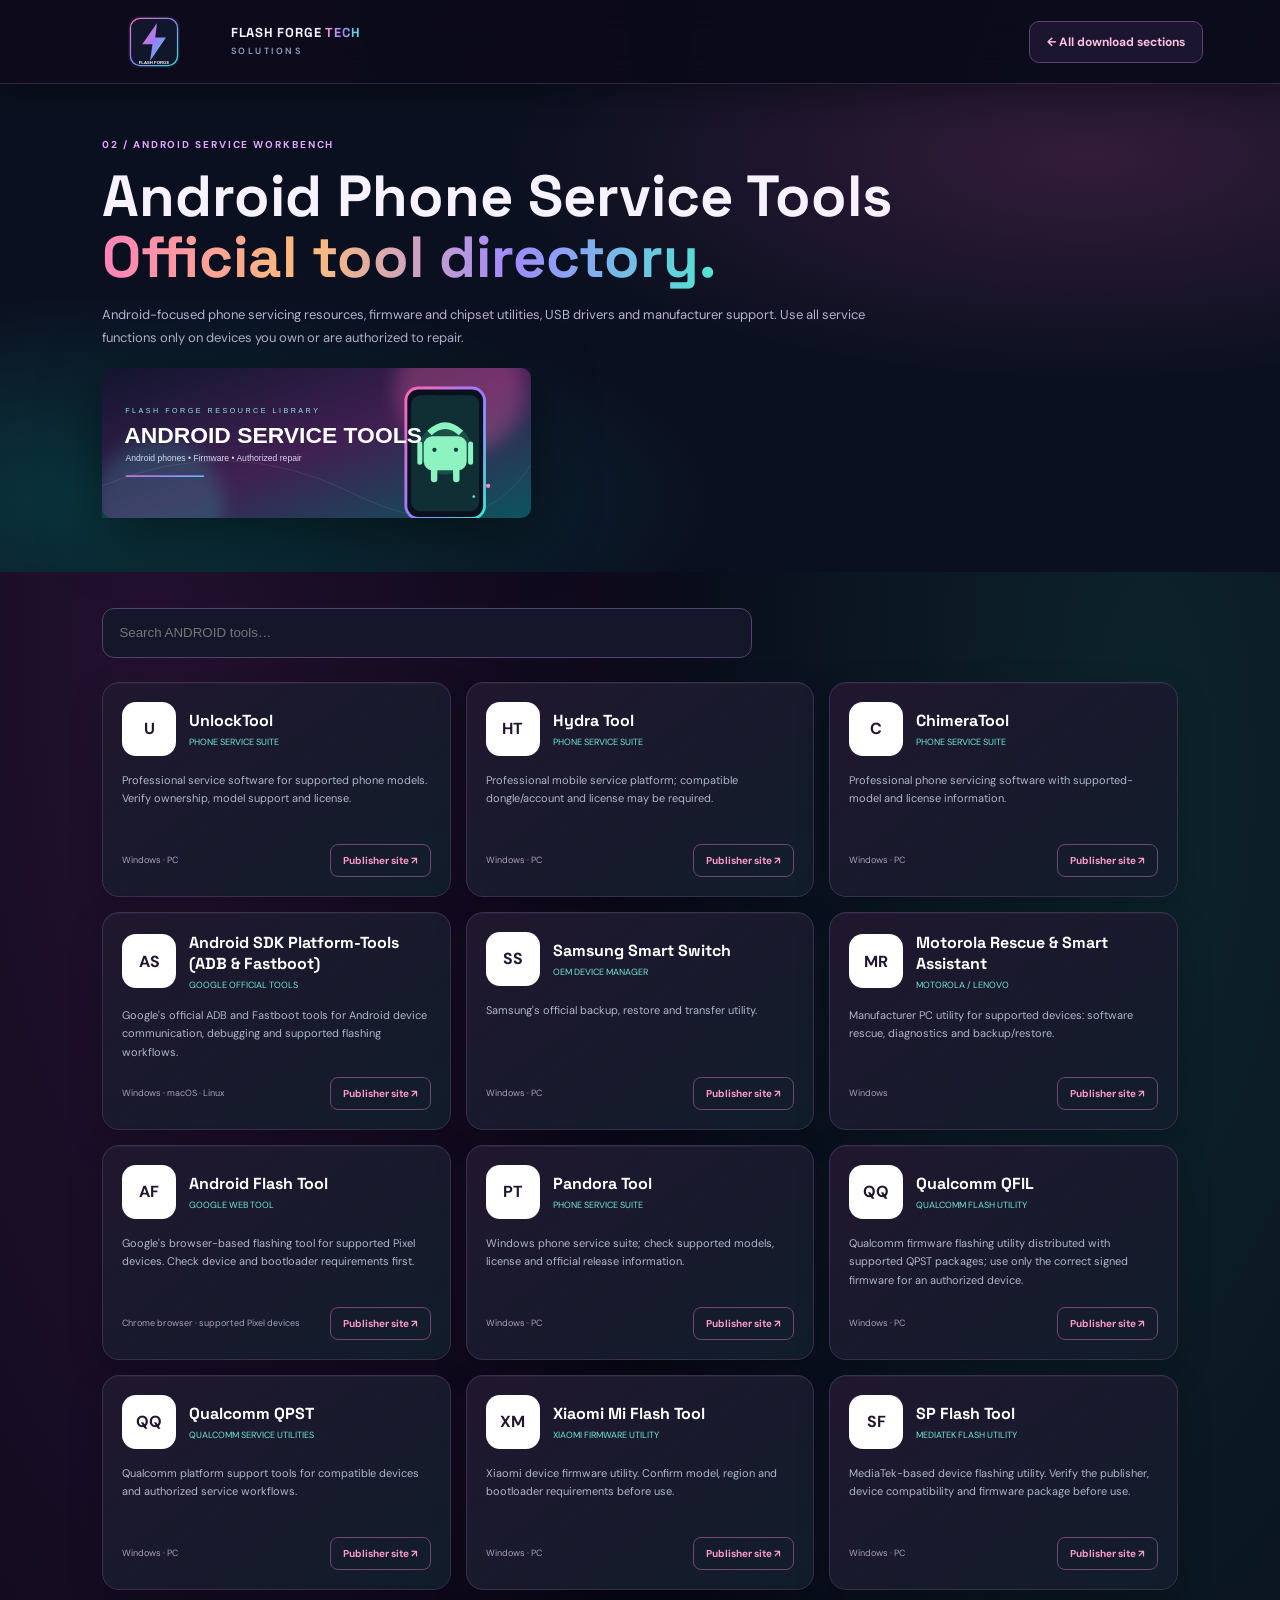
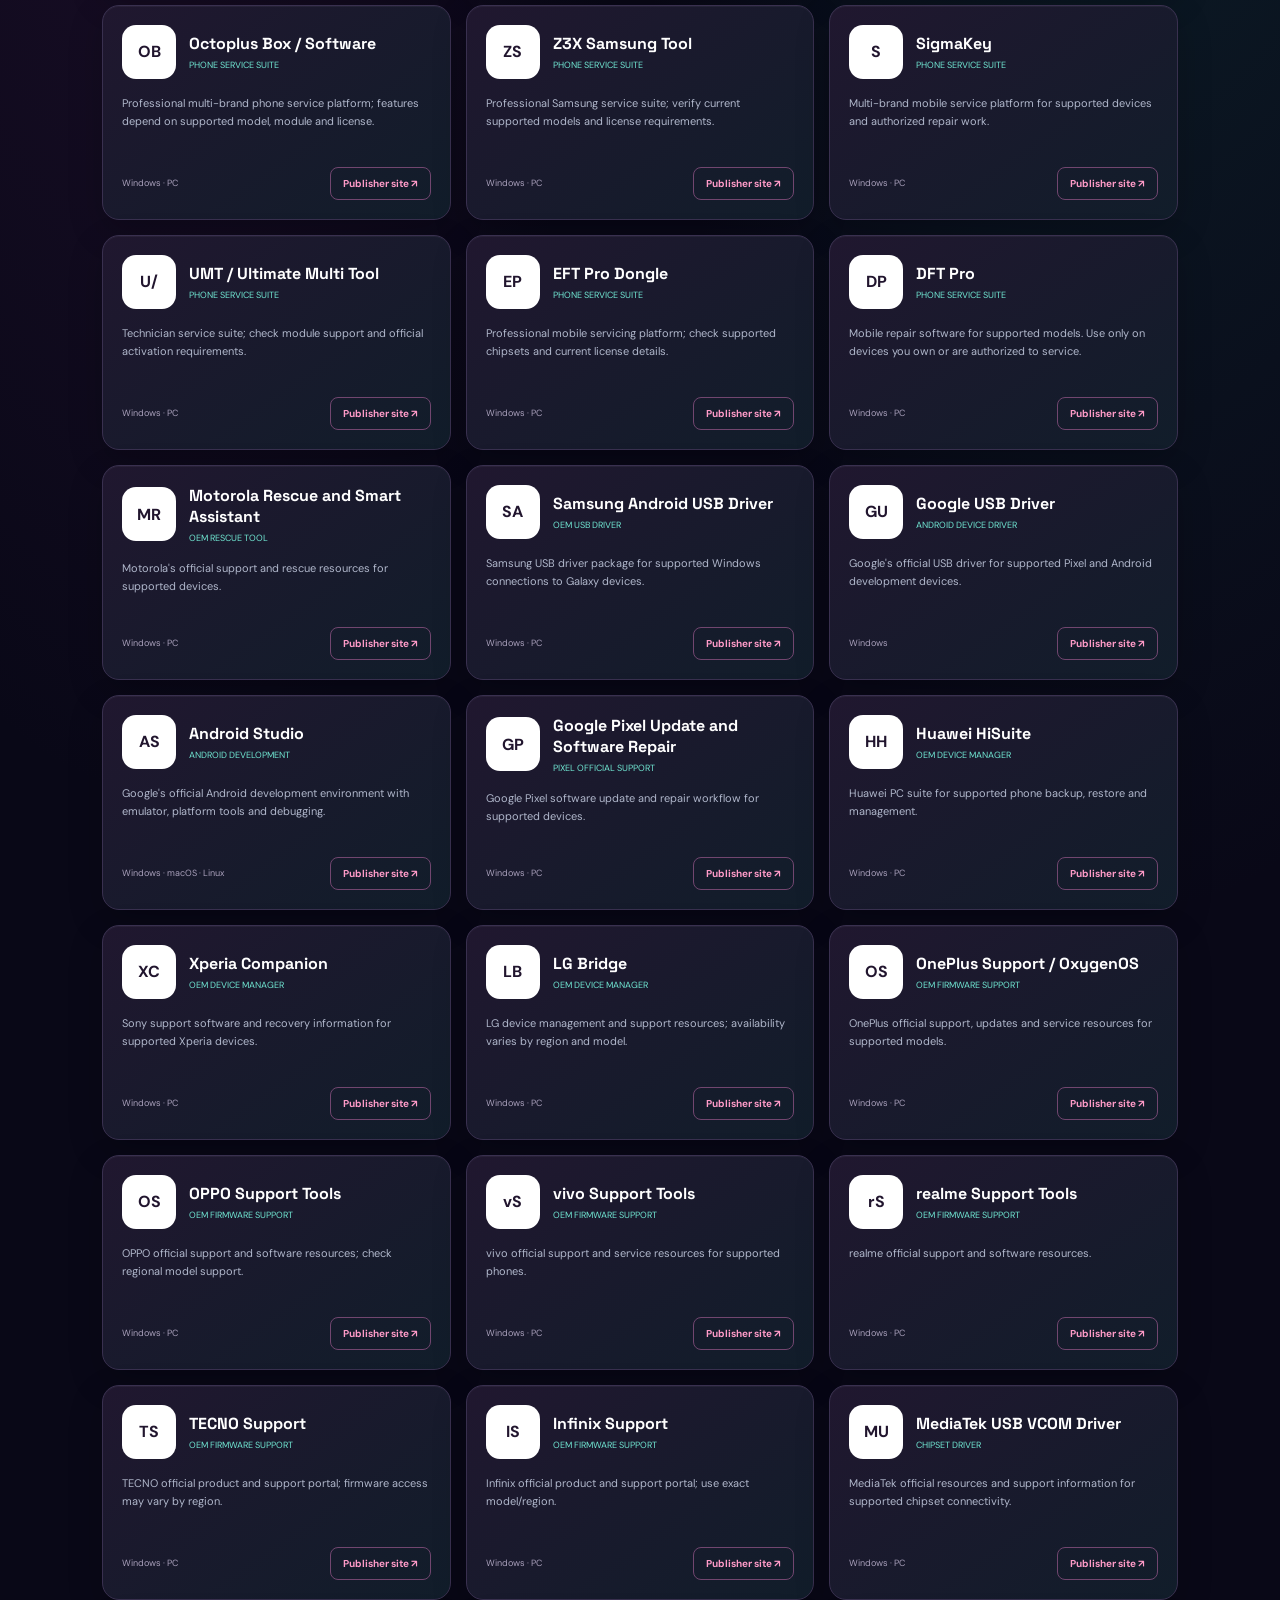
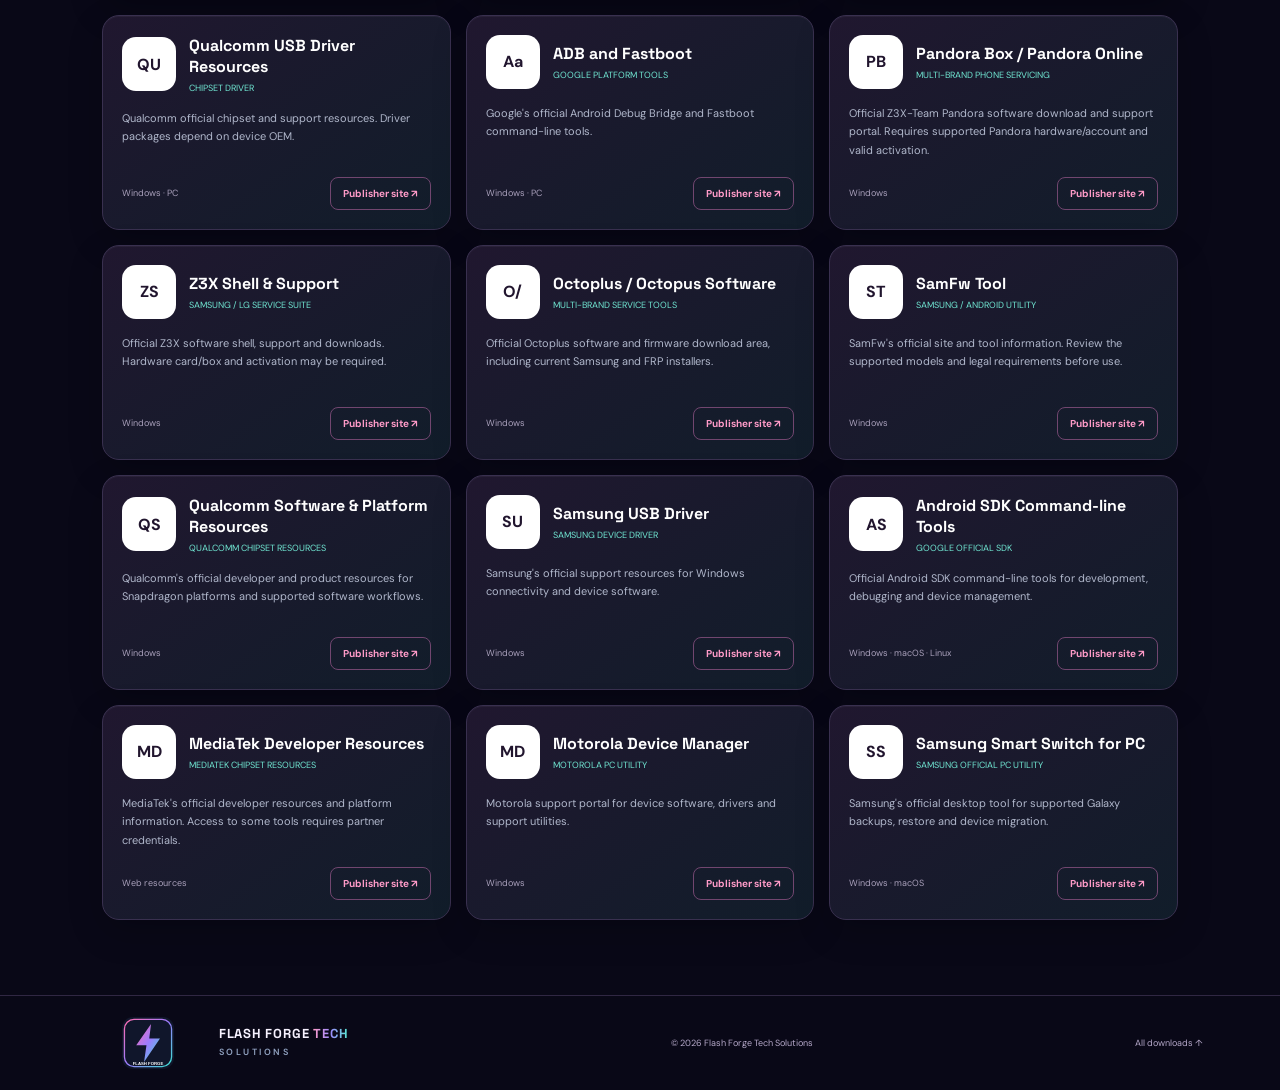
==== android-tools.html @ f7ea19a6 "Create dedicated android-tools.html software library" ====
<!doctype html><html lang="en"><head><meta charset="utf-8"><meta name="viewport" content="width=device-width,initial-scale=1"><meta name="theme-color" content="#090817"><title>Android Phone Service Tools | Flash Forge Tech Solutions</title><link rel="icon" href="assets/images/flash-forge-logo.svg" type="image/svg+xml"><link rel="preconnect" href="https://fonts.googleapis.com"><link rel="preconnect" href="https://fonts.gstatic.com" crossorigin><link href="https://fonts.googleapis.com/css2?family=DM+Sans:wght@400;500;600;700&family=Space+Grotesk:wght@500;600;700&display=swap" rel="stylesheet"><link rel="stylesheet" href="assets/css/style.css"><style>.tool-hero{padding:54px clamp(22px,8vw,120px);background:radial-gradient(ellipse at 85% 15%,#a13c8144,transparent 38%),radial-gradient(ellipse at 12% 85%,#087d7860,transparent 35%),#0b1020}.tool-hero h1{font:700 clamp(36px,5vw,58px)/1.05 'Space Grotesk';margin:15px 0}.tool-hero h1 span{background:linear-gradient(90deg,#ff83b8,#ffbd78,#a18aff,#51e5d2);background-clip:text;color:transparent}.tool-hero p{max-width:780px;color:#b8b2ce;line-height:1.8;font-size:13px}.tool-hero img{display:block;width:100%;height:150px;object-fit:contain;object-position:left center;margin-top:18px;filter:drop-shadow(0 15px 30px #0008)}.tool-library{padding:36px clamp(22px,8vw,120px) 75px}.tool-library .library-search{width:min(100%,650px);height:50px;border:1px solid #51436b;background:#14172a;color:#fff;border-radius:12px;padding:0 16px;margin:0 0 24px;outline:none}.tool-grid{display:grid;grid-template-columns:repeat(3,minmax(0,1fr));gap:15px}.tool-card{border:1px solid #39304f;background:linear-gradient(145deg,#20172f,#111d2a);border-radius:17px;padding:19px;display:flex;flex-direction:column;min-height:215px;box-shadow:inset 0 1px #ffffff0b,0 12px 35px #0003}.tool-card:hover{border-color:#e17abd;box-shadow:0 18px 45px #a84f9a22;transform:translateY(-3px)}.tool-top{display:flex;align-items:center;gap:13px}.tool-logo{width:54px;height:54px;flex:0 0 54px;border-radius:14px;background:#fff;padding:7px;object-fit:contain}.tool-card h3{font:700 16px 'Space Grotesk';margin:0;color:#fff}.tool-type{font-size:9px;color:#70e6d2;margin-top:5px}.tool-card p{font-size:11px;line-height:1.7;color:#b0b7cb;margin:15px 0;min-height:50px}.tool-meta{display:flex;justify-content:space-between;align-items:center;gap:10px;margin-top:auto}.tool-meta small{font-size:9px;color:#a9a0bb}.tool-meta a{font-size:10px;font-weight:700;color:#ff9bc8;border:1px solid #71466f;padding:9px 12px;border-radius:8px;white-space:nowrap}.tool-card[hidden]{display:none!important}.no-tools{color:#b7b2ca;display:none}@media(max-width:900px){.tool-grid{grid-template-columns:repeat(2,minmax(0,1fr))}}@media(max-width:560px){.tool-grid{grid-template-columns:1fr}.tool-hero img{height:115px}.tool-meta{align-items:flex-start;flex-direction:column}}</style></head><body><header class="site-header"><a class="brand" href="index.html"><img src="assets/images/flash-forge-logo.svg" alt="Flash Forge" class="brand-logo"><span>FLASH FORGE <b>TECH</b><small>SOLUTIONS</small></span></a><a class="header-cta" href="downloads.html">← All download sections</a></header><main><section class="tool-hero"><div class="eyebrow">02 / ANDROID SERVICE WORKBENCH</div><h1>Android Phone Service Tools<br><span>Official tool directory.</span></h1><p>Android-focused phone servicing resources, firmware and chipset utilities, USB drivers and manufacturer support. Use all service functions only on devices you own or are authorized to repair.</p><img src="assets/images/category-android.svg" alt="Android Phone Service Tools"></section><section class="tool-library"><input class="library-search" id="tool-search" type="search" placeholder="Search ANDROID tools…"><div class="tool-grid" id="tool-grid"><p>Loading verified tools…</p></div><p class="no-tools" id="no-tools">No matching tools found in this section.</p></section></main><footer><a class="brand footer-brand" href="index.html"><img src="assets/images/flash-forge-logo.svg" alt="Flash Forge" class="brand-logo"><span>FLASH FORGE <b>TECH</b><small>SOLUTIONS</small></span></a><span>© 2026 Flash Forge Tech Solutions</span><a href="downloads.html">All downloads ↑</a></footer><script defer src="assets/js/software-database.js"></script><script>document.addEventListener("DOMContentLoaded",()=>{const items=Array.from(new Map((window.FLASH_FORGE_SOFTWARE||[]).filter(x=>x.category==="android").map(x=>[String(x.name||"").toLowerCase(),x])).values());const grid=document.getElementById("tool-grid"),search=document.getElementById("tool-search"),empty=document.getElementById("no-tools");const esc=s=>String(s??"").replace(/[&<>"']/g,c=>({"&":"&amp;","<":"&lt;",">":"&gt;",'"':"&quot;","'":"&#39;"}[c]));function render(){const q=search.value.trim().toLowerCase();const shown=items.filter(x=>[x.name,x.type,x.platform,x.description,x.keywords].join(" ").toLowerCase().includes(q));grid.innerHTML=shown.map(x=>{const icon="https://www.google.com/s2/favicons?domain="+encodeURIComponent(x.domain)+"&sz=128";const initials=x.name.split(/\s+/).map(w=>w[0]).slice(0,2).join("");return '<article class="tool-card"><div class="tool-top"><img class="tool-logo" src="'+esc(icon)+'" alt="'+esc(x.name)+' logo" loading="lazy" onerror="this.outerHTML=\'<div class=&quot;tool-logo&quot; style=&quot;display:grid;place-items:center;color:#21152e;font-weight:700&quot;>'+esc(initials)+'</div>\'"><div><h3>'+esc(x.name)+'</h3><div class="tool-type">'+esc(x.type)+'</div></div></div><p>'+esc(x.description)+'</p><div class="tool-meta"><small>'+esc(x.platform)+'</small><a href="'+esc(x.url)+'" target="_blank" rel="noopener noreferrer">Publisher site ↗</a></div></article>';}).join("");empty.style.display=shown.length?"none":"block";}search.addEventListener("input",render);render();});</script></body></html>
---- assets/css/style.css ----
:root{--ink:#101a31;--muted:#69758b;--blue:#315cf5;--cyan:#21c9dc;--violet:#7958ef;--line:#e7ebf4;--paper:#f7f9ff;--white:#fff;--shadow:0 22px 70px rgba(37,59,112,.10)}*{box-sizing:border-box}html{scroll-behavior:smooth}body{margin:0;background:var(--paper);color:var(--ink);font-family:"DM Sans",sans-serif}a{color:inherit;text-decoration:none}.site-header{height:84px;display:flex;align-items:center;justify-content:space-between;padding:0 clamp(22px,6vw,92px);background:rgba(255,255,255,.88);border-bottom:1px solid var(--line);position:sticky;top:0;z-index:20;backdrop-filter:blur(18px)}.brand{display:flex;align-items:center;gap:11px;font:700 13px "Space Grotesk";letter-spacing:.06em}.brand>span:last-child{line-height:1.15}.brand b{color:var(--blue)}.brand small{display:block;font:600 9px "DM Sans";letter-spacing:.28em;color:#8b96aa;margin-top:4px}.brand-mark{width:39px;height:39px;border-radius:13px;display:grid;place-items:center;color:white;background:linear-gradient(135deg,var(--blue),var(--violet) 65%,var(--cyan));font:700 14px "Space Grotesk";box-shadow:0 8px 20px #526af044}.nav-links{display:flex;gap:32px;color:#58647a;font-size:13px;font-weight:600}.nav-links a:hover,.text-link:hover{color:var(--blue)}.header-cta{font-size:12px;font-weight:700;color:var(--blue);border:1px solid #dce4ff;padding:12px 17px;border-radius:10px;background:#f7f9ff}.header-cta span{padding-left:12px}.menu-toggle{display:none}.hero{min-height:590px;padding:82px clamp(22px,9vw,140px) 66px;display:grid;grid-template-columns:1.1fr .9fr;align-items:center;gap:50px;background:radial-gradient(ellipse at 80% 35%,#e5eaff 0,transparent 42%),linear-gradient(120deg,#fff 0%,#f7f9ff 70%,#f1f6ff 100%);overflow:hidden}.eyebrow{font-size:10px;letter-spacing:.19em;font-weight:700;color:var(--blue);display:flex;align-items:center;gap:9px}.pulse{width:7px;height:7px;border-radius:50%;background:#26c7b7;box-shadow:0 0 0 5px #26c7b71c}.hero h1{font:700 clamp(42px,5.1vw,69px)/1.08 "Space Grotesk";letter-spacing:-.055em;margin:24px 0 20px}.hero h1 span{background:linear-gradient(90deg,var(--blue),#7656eb 60%,#16aeca);background-clip:text;color:transparent}.hero-text{font-size:16px;line-height:1.8;color:var(--muted);max-width:510px}.hero-actions{display:flex;align-items:center;gap:26px;margin-top:32px}.button{display:inline-flex;align-items:center;gap:22px;padding:15px 20px;border-radius:10px;font-size:12px;font-weight:700}.primary{background:linear-gradient(110deg,var(--blue),#6555e8);color:#fff;box-shadow:0 12px 26px #465fe633}.primary span{font-size:17px}.text-link{font-size:12px;font-weight:700}.hero-proof{display:flex;align-items:center;gap:12px;margin-top:44px;color:#7d879a;font-size:10px}.hero-proof i{height:3px;width:3px;border-radius:50%;background:#b6bfd0}.proof-icon{color:#16aa9d;font-weight:700}.hero-art{height:390px;position:relative;display:grid;place-items:center}.orbit{position:absolute;border:1px solid #9aabed55;border-radius:50%;transform:rotate(-23deg)}.orbit-one{width:340px;height:230px}.orbit-two{width:440px;height:310px;transform:rotate(42deg);border-color:#6ccbd355}.core{width:174px;height:174px;border-radius:48px;background:linear-gradient(145deg,#fff,#e9edff);box-shadow:inset 0 0 0 1px #fff,0 24px 70px #5c73c933;display:flex;flex-direction:column;align-items:center;justify-content:center;transform:rotate(-8deg);z-index:2}.core span{font:700 56px "Space Grotesk";letter-spacing:-.1em;background:linear-gradient(130deg,var(--blue),var(--violet),var(--cyan));background-clip:text;color:transparent}.core small{font:700 8px "DM Sans";letter-spacing:.3em;color:#66718c;text-align:center;line-height:1.5}.float-tag{position:absolute;z-index:3;background:#fff;border:1px solid #e7ebf5;box-shadow:var(--shadow);padding:13px 16px;border-radius:12px;font-size:8px;letter-spacing:.12em;color:#7c879c}.float-tag b{color:var(--blue);padding-left:12px}.tag-top{top:55px;right:0}.tag-bottom{bottom:55px;left:0}.tag-bottom b{display:block;padding:0 0 6px;color:var(--ink)}.tag-bottom span{letter-spacing:0}.spark{position:absolute;width:9px;height:9px;border-radius:3px;transform:rotate(45deg);background:var(--cyan);box-shadow:0 0 20px #21c9dc}.spark-one{top:85px;left:50px}.spark-two{right:40px;bottom:95px;background:var(--violet)}.stats{margin:0 auto;max-width:1120px;display:grid;grid-template-columns:repeat(4,1fr);background:#fff;border:1px solid var(--line);border-radius:15px;box-shadow:var(--shadow);transform:translateY(-1px);padding:25px 32px}.stats div{padding:0 24px;border-right:1px solid var(--line)}.stats div:last-child{border:0}.stats strong{display:block;font:700 21px "Space Grotesk"}.stats span{font-size:10px;color:var(--muted);display:block;margin-top:5px}.section{padding:100px clamp(22px,9vw,140px)}.section-heading{display:flex;justify-content:space-between;align-items:end;margin-bottom:34px}.section-heading h2,.contact-band h2{font:700 clamp(30px,3.4vw,43px)/1.15 "Space Grotesk";letter-spacing:-.04em;margin:13px 0 9px}.section-heading p{margin:0;color:var(--muted);font-size:13px}.section-index{font-size:9px;font-weight:700;letter-spacing:.15em;color:#9aa4b6;padding-bottom:8px}.search-wrap{height:66px;background:white;border:1px solid #e0e6f2;border-radius:13px;display:flex;align-items:center;padding:0 20px;gap:14px;box-shadow:0 10px 35px #344d8c0b}.search-icon{font-size:27px;color:var(--blue)}.search-wrap input{border:0;outline:0;flex:1;font:500 13px "DM Sans";color:var(--ink);min-width:0}.search-wrap input::placeholder{color:#a1aabb}.search-wrap kbd{font-size:12px;color:#9ba5b7;border:1px solid var(--line);padding:5px 8px;border-radius:6px}.filter-row{display:flex;align-items:center;justify-content:space-between;margin:22px 0;color:#8994a7;font-size:10px}.filters{display:flex;gap:7px}.filter{border:1px solid var(--line);background:white;color:#748097;padding:8px 13px;border-radius:30px;font:600 10px "DM Sans";cursor:pointer}.filter.active,.filter:hover{background:#edf1ff;border-color:#d9e1ff;color:var(--blue)}.device-grid{display:grid;grid-template-columns:repeat(4,1fr);gap:14px}.device-card{border:1px solid var(--line);background:white;border-radius:13px;padding:18px;text-align:left;cursor:pointer;transition:.2s;min-height:156px}.device-card:hover{transform:translateY(-4px);box-shadow:var(--shadow);border-color:#cbd6ff}.device-top{display:flex;justify-content:space-between;align-items:center}.device-brand{font-size:9px;color:var(--blue);font-weight:700;letter-spacing:.1em}.device-year{font-size:9px;color:#a0a9b9}.device-thumb{height:48px;width:38px;margin:13px 0 8px;border:2px solid #b7c5f2;border-radius:9px;position:relative;background:linear-gradient(150deg,#f8faff,#e8edff)}.device-thumb:after{content:"";position:absolute;width:10px;height:3px;border-radius:4px;background:#aab8e7;top:4px;left:12px}.device-card h3{font:600 14px "Space Grotesk";margin:0}.device-card small{display:block;color:#98a2b3;font-size:9px;margin-top:5px}.database-note{font-size:10px;line-height:1.7;color:#929caf;margin:19px 0 0}.solution-section{background:#fff}.solution-grid{display:grid;grid-template-columns:repeat(3,1fr);gap:17px}.solution-card{position:relative;border:1px solid var(--line);border-radius:15px;padding:28px;background:linear-gradient(145deg,#fff,#f9faff);min-height:245px}.card-number{position:absolute;right:24px;top:23px;font-size:9px;color:#a3aec0;letter-spacing:.12em}.solution-icon{width:43px;height:43px;border-radius:12px;display:grid;place-items:center;background:#edf1ff;color:var(--blue);font-size:21px}.solution-card h3{font:600 19px "Space Grotesk";margin:20px 0 8px}.solution-card p,.download-card p{font-size:11px;line-height:1.7;color:var(--muted);min-height:38px}.solution-card>a{font-size:10px;color:var(--blue);font-weight:700}.downloads-section{background:linear-gradient(180deg,#f7f9ff,#f0f4ff)}.download-grid{display:grid;grid-template-columns:repeat(4,1fr);gap:14px}.download-card{padding:22px 20px 18px;border-radius:15px;min-height:260px;display:flex;flex-direction:column;background:white;border:1px solid var(--line);transition:.2s}.download-card:hover{transform:translateY(-5px);box-shadow:var(--shadow)}.download-top,.download-bottom{display:flex;justify-content:space-between;font-size:8px;letter-spacing:.13em;font-weight:700;color:#9aa5b8}.download-top b{color:var(--blue)}.download-symbol{font-size:32px;margin:23px 0 10px;color:var(--blue)}.download-card h3{font:600 17px "Space Grotesk";margin:0}.download-card p{margin:9px 0 20px;min-height:55px}.download-bottom{margin-top:auto;color:var(--blue);font-size:8px}.download-card.android .download-symbol{color:#159c83}.download-card.iphone .download-symbol{color:#7658df}.download-card.package{background:linear-gradient(145deg,#171f3b,#26396c);color:#fff;border:0}.package .download-top,.package p{color:#c2cbe0}.package .download-symbol,.package .download-top b,.package .download-bottom{color:#6ed9e8}.contact-band{margin:0 clamp(22px,9vw,140px) 75px;border-radius:20px;padding:50px 55px;background:linear-gradient(110deg,#1d2c58,#263b79 58%,#3859ba);color:white;display:flex;justify-content:space-between;align-items:center}.contact-band .eyebrow{color:#8be3ef}.contact-band h2{margin-bottom:0}.contact-actions{display:flex;flex-direction:column;align-items:flex-start;gap:13px}.dark-button{background:#fff;color:#263c80}.contact-actions span{font-size:9px;color:#c3cce4}footer{min-height:95px;padding:20px clamp(22px,6vw,92px);display:flex;justify-content:space-between;align-items:center;border-top:1px solid var(--line);background:#fff}footer>span,footer>a:last-child{font-size:9px;color:#8b96a8}.footer-brand{transform:scale(.85);transform-origin:left center}.modal{display:none;position:fixed;inset:0;z-index:50;align-items:center;justify-content:center;padding:20px}.modal.open{display:flex}.modal-backdrop{position:absolute;inset:0;background:#101a31a8;backdrop-filter:blur(5px)}.modal-panel{position:relative;width:min(520px,100%);background:#fff;border-radius:18px;padding:34px;box-shadow:0 25px 90px #07122b55}.modal-close{position:absolute;right:17px;top:12px;border:0;background:none;font-size:27px;color:#8b96a8;cursor:pointer}.modal-brand{font-size:10px;color:var(--blue);font-weight:700;letter-spacing:.15em}.modal-panel h2{font:700 28px "Space Grotesk";margin:9px 0}.modal-panel>p{font-size:12px;line-height:1.7;color:var(--muted)}.service-list{border-top:1px solid var(--line);margin-top:20px}.service-row{display:flex;justify-content:space-between;gap:15px;padding:13px 0;border-bottom:1px solid var(--line);font-size:11px}.service-row span:last-child{font-weight:700;color:var(--blue)}.modal-footnote{font-size:9px!important;color:#98a2b3!important}@media(max-width:900px){.nav-links{gap:15px}.hero{padding-left:6vw;padding-right:6vw}.stats{margin:0 20px}.device-grid{grid-template-columns:repeat(3,1fr)}.download-grid{grid-template-columns:repeat(2,1fr)}.section{padding:75px 6vw}}@media(max-width:650px){.site-header{height:70px}.menu-toggle{display:block;border:0;background:#eef2ff;color:var(--blue);border-radius:8px;padding:9px 12px;font-size:17px}.nav-links{display:none;position:absolute;top:69px;left:0;right:0;background:#fff;padding:20px 25px;flex-direction:column;border-bottom:1px solid var(--line)}.nav-links.show{display:flex}.header-cta{display:none}.hero{grid-template-columns:1fr;padding-top:65px;gap:0}.hero-art{height:290px;transform:scale(.82);margin-top:-5px}.hero h1{font-size:43px}.hero-proof{flex-wrap:wrap;margin-top:30px}.stats{grid-template-columns:repeat(2,1fr);gap:20px;padding:22px}.stats div:nth-child(2){border:0}.stats div{padding:0 10px}.section-heading{align-items:flex-start}.section-index{display:none}.device-grid{grid-template-columns:repeat(2,1fr)}.filter-row{align-items:flex-start;gap:12px;flex-direction:column}.filters{flex-wrap:wrap}.solution-grid{grid-template-columns:1fr}.download-grid{grid-template-columns:1fr 1fr}.download-card{padding:17px;min-height:245px}.contact-band{margin:0 18px 45px;padding:32px 25px;display:block}.contact-actions{margin-top:24px}footer{gap:15px;flex-wrap:wrap}footer>span{order:3;width:100%}.modal-panel{padding:27px 22px}}@media(max-width:390px){.download-grid{grid-template-columns:1fr}.device-grid{gap:9px}.device-card{padding:13px}.hero-actions{gap:15px;flex-wrap:wrap}}

/* FLASH FORGE — DARK NEON PREMIUM THEME */
:root{color-scheme:dark;--ink:#edf4ff;--muted:#a6b6d0;--blue:#668cff;--cyan:#36d9f2;--violet:#a28aff;--line:#263653;--paper:#080e1b;--white:#111c30;--shadow:0 22px 70px rgba(0,0,0,.42)}
body{background:#080e1b;color:#edf4ff}
.site-header{background:rgba(7,13,26,.9);border-color:#263653}
.brand small{color:#91a2c1}
.nav-links{color:#bdc9df}
.header-cta{background:#111d34;border-color:#31466d;color:#9db5ff}
.hero{background:radial-gradient(ellipse at 78% 38%,#253b75 0,transparent 43%),radial-gradient(ellipse at 8% 85%,#173c4d 0,transparent 34%),linear-gradient(120deg,#080e1b,#0c1528 68%,#101a31)}
.hero-text,.section-heading p{color:#a6b6d0}
.hero h1 span{background-image:linear-gradient(90deg,#76a0ff,#b18aff 58%,#42dff0)}
.orbit{border-color:#7898ff55}.orbit-two{border-color:#3bd7e755}
.core{background:linear-gradient(145deg,#1c2d4c,#101a30);box-shadow:inset 0 0 0 1px #607dbb55,0 24px 70px #0009}
.core small{color:#b7c7e6}
.float-tag{background:#14213a;border-color:#304568;color:#aebed9}
.tag-bottom b{color:#eef4ff}
.stats,.search-wrap,.device-card,.filter,.solution-card,.download-card{background:#111c30;border-color:#293b5b;color:#edf4ff}
.stats strong,.device-card h3,.solution-card h3,.download-card h3{color:#f2f6ff}
.stats span,.device-card small,.database-note,.download-card p,.solution-card p{color:#a4b4cd}
.stats div{border-color:#293b5b}
.search-wrap{box-shadow:0 10px 35px #0005}
.search-wrap input{background:transparent;color:#edf4ff}
.search-wrap input::placeholder{color:#8293b0}
.search-wrap kbd{border-color:#344765;color:#9aabc8}
.filter{color:#b5c4dc}
.filter.active,.filter:hover{background:#1b2d50;border-color:#5876c6;color:#a9c0ff}
.device-card:hover,.download-card:hover{border-color:#668cff;box-shadow:0 18px 55px #0008}
.device-thumb{background:linear-gradient(150deg,#1d3153,#111d34);border-color:#6686d4}
.device-thumb:after{background:#8ca8f4}
.solution-section{background:#0b1425}
.solution-card{background:linear-gradient(145deg,#14213a,#0e192c)}
.solution-icon{background:#1d3155;color:#8eabff}
.downloads-section{background:linear-gradient(180deg,#0b1425,#080e1b)}
.download-card{background:#111d32}
.download-card.package{background:linear-gradient(145deg,#172746,#263d70);border:1px solid #45649a}
.contact-band{background:linear-gradient(110deg,#14264b,#1d3971 58%,#3156a4)}
footer{background:#080e1b;border-color:#263653}
footer>span,footer>a:last-child{color:#9bacc7}
.modal-panel{background:#111d32;color:#edf4ff;border:1px solid #354969}
.modal-panel>p{color:#a8b8d2}
.service-list,.service-row{border-color:#30415f}
.modal-close{color:#b5c4dc}
@media(max-width:650px){.nav-links{background:#0c1729;border-color:#263653}}


/* FLASH FORGE COLOR-FLOW REFRESH */
:root{--blue:#9b78ff;--cyan:#37e6d0;--violet:#ff69b4;--line:#29304c;--paper:#080b17;--ink:#f6f4ff;--muted:#b4b1ca;--shadow:0 24px 80px rgba(0,0,0,.48)}
body{background:radial-gradient(ellipse at 12% 12%,#35204b66,transparent 32%),radial-gradient(ellipse at 88% 25%,#153e4666,transparent 34%),#080b17;color:#f6f4ff}
.site-header{background:rgba(9,11,25,.84);border-color:#34304c}
.brand-mark{border-radius:13px 5px 13px 5px;background:conic-gradient(from 0deg,#ff6b9d,#ffb86b,#70e6cb,#7b8cff,#c17bff,#ff6b9d);animation:markHue 9s linear infinite;box-shadow:0 0 25px #c17bff55}
.brand b{background:linear-gradient(90deg,#ff9bc8,#9f8cff,#58e7d2);background-clip:text;color:transparent}
.hero{background:radial-gradient(ellipse at 78% 40%,#8b3b8d44,transparent 38%),radial-gradient(ellipse at 20% 90%,#087f8060,transparent 35%),linear-gradient(125deg,#090d1b,#15102a 54%,#0b2028);position:relative}
.hero:before{content:"";position:absolute;inset:0;pointer-events:none;opacity:.17;background:linear-gradient(115deg,transparent 20%,#ff76b7 42%,#9b78ff 52%,#35e2cb 64%,transparent 80%);background-size:220% 220%;animation:flowGradient 14s ease-in-out infinite}
.hero-copy,.hero-art{position:relative;z-index:1}
.eyebrow{color:#e49cff}
.hero h1 span{background:linear-gradient(90deg,#ff83b8,#ffbd78,#9e91ff,#51e5d2);background-size:250% auto;animation:textFlow 8s linear infinite;background-clip:text;color:transparent}
.primary{background:linear-gradient(110deg,#ff6fae,#9a70ff 52%,#26cfc4);background-size:200% auto;animation:buttonFlow 8s ease infinite;box-shadow:0 12px 30px #b04fbb44}
.header-cta{background:#1b1730;border-color:#5b426d;color:#f4b5e0}
.hero-showcase{height:430px;isolation:isolate}
.showcase-glow{position:absolute;width:90%;height:75%;border-radius:50%;background:conic-gradient(#ff6da9,#ffbd6d,#62e7c4,#7f8dff,#c178ff,#ff6da9);filter:blur(55px);opacity:.36;animation:glowSpin 16s linear infinite}
.showcase-photo{position:relative;width:min(330px,78%);height:350px;border:1px solid #ffffff45;border-radius:32px;overflow:hidden;transform:rotate(5deg);box-shadow:0 30px 90px #000a,0 0 0 9px #ffffff0b;z-index:2;background:#20182f}
.showcase-photo img{width:100%;height:100%;object-fit:cover;display:block;filter:saturate(1.15) contrast(1.04)}
.showcase-photo:after{content:"";position:absolute;inset:45% 0 0;background:linear-gradient(transparent,#080b17cc)}
.photo-label{position:absolute;bottom:20px;left:20px;right:20px;z-index:2;font-size:9px;letter-spacing:.17em;color:white;font-weight:700}
.photo-label b{float:right;color:#70e6d2}
.showcase-chip{position:absolute;z-index:3;padding:15px 18px;border:1px solid #ffffff35;border-radius:14px;background:#15172bd9;backdrop-filter:blur(18px);box-shadow:0 15px 45px #0007;font-size:9px;letter-spacing:.12em;color:#e9e2ff}
.showcase-chip b{color:#70e6d2;padding-left:8px}
.chip-top{top:45px;right:-8px;animation:floatY 5s ease-in-out infinite}
.chip-bottom{bottom:42px;left:-12px;animation:floatY 6s ease-in-out infinite reverse}
.chip-bottom b{display:block;padding:0 0 6px;color:#ff9acb}
.chip-bottom span{font-size:9px;letter-spacing:0;color:#c7c2db}
.colour-orbit{position:absolute;border:1px solid #ffffff24;border-radius:50%;z-index:-1}
.orbit-a{width:420px;height:300px;transform:rotate(-28deg);border-color:#ff81bf66}
.orbit-b{width:470px;height:350px;transform:rotate(34deg);border-color:#56e4d466}
.stats,.search-wrap,.device-card,.filter,.solution-card,.download-card{background:#121326;border-color:#34304c}
.solution-card{background:linear-gradient(145deg,#17172d,#101927)}
.solution-icon{background:linear-gradient(135deg,#40244b,#173c43);color:#70e6d2}
.downloads-section{background:radial-gradient(ellipse at 90% 15%,#54234c55,transparent 34%),linear-gradient(180deg,#0b1020,#111126)}
.download-card{background:linear-gradient(145deg,#17172e,#111a29)}
.download-card.android .download-symbol{color:#62e7c4}.download-card.iphone .download-symbol{color:#ff9bc8}
.download-card.package{background:linear-gradient(135deg,#39234b,#163e43,#25204b);background-size:180% 180%;animation:flowGradient 14s ease infinite}
.contact-band{background:linear-gradient(110deg,#47244d,#29224f 48%,#14504f);background-size:200% 200%;animation:flowGradient 16s ease infinite}
.filter.active,.filter:hover{background:#342448;border-color:#a36bc3;color:#ffd2ec}
.device-card:hover{border-color:#9a72bc;box-shadow:0 18px 45px #a84f9a22}
@keyframes flowGradient{0%,100%{background-position:0% 50%}50%{background-position:100% 50%}}
@keyframes textFlow{to{background-position:250% center}}
@keyframes buttonFlow{0%,100%{background-position:0% 50%}50%{background-position:100% 50%}}
@keyframes glowSpin{to{transform:rotate(360deg)}}
@keyframes markHue{to{filter:hue-rotate(360deg)}}
@keyframes floatY{0%,100%{transform:translateY(0)}50%{transform:translateY(-11px)}}
@media(max-width:650px){.hero-showcase{height:340px}.showcase-photo{height:285px;width:min(260px,76%)}.chip-top{right:0;top:28px}.chip-bottom{left:0;bottom:20px}}
@media(prefers-reduced-motion:reduce){*,*:before,*:after{animation-duration:.01ms!important;animation-iteration-count:1!important;scroll-behavior:auto!important}}


/* FLASH FORGE CATEGORY ARTWORK + SHARED SEARCH */
.brand-mark-img{width:42px;height:42px;border-radius:13px;display:block;box-shadow:0 8px 24px #ad5ab744}
.solution-banner{width:100%;height:118px;object-fit:cover;border-radius:12px;margin:2px 0 12px;border:1px solid #344264}
.solution-card{overflow:hidden;background:linear-gradient(145deg,#141d35,#20162f);border-color:#35405d;color:#f3f5ff}
.solution-card p{color:#b5c1d7}
.solution-card>a{color:#ff9bc8}
.package-logo{width:62px;height:62px;border-radius:16px;object-fit:contain;margin:20px 0 13px;box-shadow:0 8px 25px #0004}
.device-brand{display:flex;align-items:center;gap:6px}
.device-brand img{width:16px;height:16px;object-fit:contain;border-radius:4px;background:#fff}
.device-thumb{width:100%;height:104px;border:1px solid #5c5a86;border-radius:12px;background-size:cover;background-position:center;margin:13px 0 10px;overflow:hidden}
.device-thumb:after{display:none}
.device-card{background:linear-gradient(145deg,#151d34,#21182f);border-color:#343e60;color:#f4f3ff}
.device-card h3{color:#fff;font-size:15px}
.device-card small{color:#b4bdd1}
.device-card:hover{border-color:#d17fca;box-shadow:0 15px 38px #9d55b52b}
.software-result{display:block;text-align:left}
.software-result .tool-result-icon{display:grid;place-items:center;width:48px;height:48px;border-radius:13px;margin:14px 0;background:linear-gradient(135deg,#f078b7,#8672ed,#35d9d0);color:#fff;font-size:25px}
.software-result small{line-height:1.5}
.search-wrap{background:#111a2d;border-color:#34415e}
.search-wrap input{background:transparent;color:#fff}
.search-wrap input::placeholder{color:#91a0bc}
.filter{background:#151d32;border-color:#34415e;color:#b8c4db}
.filter.active,.filter:hover{background:#35224a;border-color:#bd79bd;color:#ffb0d4}
.modal-panel{background:#111a2d;color:#f4f4ff;border:1px solid #465174}
.modal-panel>p{color:#b9c4d8}
.service-row{border-color:#35405a}
footer{background:#0b1222;border-color:#263653}
footer>span,footer>a:last-child{color:#9baac4}
@media(max-width:650px){.solution-banner{height:100px}.device-thumb{height:85px}}

/* FLASH FORGE PREMIUM NEON REWORK */
:root{color-scheme:dark;--ink:#f7f2ff;--muted:#b8b2ce;--blue:#a37bff;--cyan:#49e5d1;--violet:#ff70b7;--line:#39304f;--paper:#090817;--white:#151228;--shadow:0 24px 80px #0009}
body{background:radial-gradient(ellipse at 12% 15%,#4a1e5466,transparent 34%),radial-gradient(ellipse at 90% 18%,#124e4c66,transparent 35%),#090817;color:#f7f2ff}
.site-header{background:#0b0a1be8;border-color:#302743}.brand-logo{width:230px;height:auto;display:block}.brand{gap:0}.nav-links{color:#d4cbe8}.nav-links a:hover{color:#ff8bc4}.header-cta{background:#1b1530;border-color:#5d426d;color:#ffc0e0}
.hero{background:radial-gradient(ellipse at 78% 35%,#923b8d55,transparent 40%),radial-gradient(ellipse at 15% 85%,#087d7860,transparent 35%),linear-gradient(125deg,#090817,#17102c 54%,#0b2028);position:relative}
.hero:before{content:"";position:absolute;inset:0;pointer-events:none;opacity:.25;background:linear-gradient(115deg,transparent 20%,#ff76b7 42%,#9b78ff 52%,#35e2cb 64%,transparent 80%);background-size:220% 220%;animation:flowGradient 5s ease-in-out infinite}
.hero-copy,.hero-art{position:relative;z-index:1}.eyebrow{color:#e5a4ff}.hero h1 span{background:linear-gradient(90deg,#ff83b8,#ffbd78,#9e91ff,#51e5d2);background-size:250% auto;animation:textFlow 5s linear infinite;background-clip:text;color:transparent}
.primary{background:linear-gradient(110deg,#ff6fae,#9a70ff 52%,#26cfc4);background-size:200% auto;animation:buttonFlow 5s ease infinite;box-shadow:0 12px 30px #b04fbb66}
.hero-showcase{height:430px;isolation:isolate}.showcase-glow{position:absolute;width:90%;height:75%;border-radius:50%;background:conic-gradient(#ff6da9,#ffbd6d,#62e7c4,#7f8dff,#c178ff,#ff6da9);filter:blur(55px);opacity:.4;animation:glowSpin 10s linear infinite}
.showcase-photo{position:relative;width:min(330px,78%);height:350px;border:1px solid #ffffff45;border-radius:32px;overflow:hidden;transform:rotate(5deg);box-shadow:0 30px 90px #000a,0 0 0 9px #ffffff0b;z-index:2;background:#20182f}.showcase-photo img{width:100%;height:100%;object-fit:cover;display:block;filter:saturate(1.2) contrast(1.05)}.showcase-photo:after{content:"";position:absolute;inset:45% 0 0;background:linear-gradient(transparent,#080b17cc)}
.photo-label{position:absolute;bottom:20px;left:20px;right:20px;z-index:2;font-size:9px;letter-spacing:.17em;color:white;font-weight:700}.photo-label b{float:right;color:#70e6d2}
.showcase-chip{position:absolute;z-index:3;padding:15px 18px;border:1px solid #ffffff35;border-radius:14px;background:#15172bd9;backdrop-filter:blur(18px);box-shadow:0 15px 45px #0007;font-size:9px;letter-spacing:.12em;color:#e9e2ff}.showcase-chip b{color:#70e6d2;padding-left:8px}.showcase-chip span{display:block;font-size:9px;margin-top:5px;letter-spacing:0}.chip-top{top:45px;right:-8px;animation:floatY 5s ease-in-out infinite}.chip-bottom{bottom:42px;left:-12px;animation:floatY 6s ease-in-out infinite}
.stats,.search-wrap,.device-card,.filter,.solution-card,.download-card{background:#151228;border-color:#39304f;color:#f7f2ff}.stats strong,.device-card h3,.solution-card h3,.download-card h3{color:#fff}.stats span,.device-card small,.database-note,.download-card p,.solution-card p{color:#b8b2ce}.stats div{border-color:#39304f}.search-wrap{box-shadow:0 10px 35px #0005}.search-wrap input{background:transparent;color:#fff}.search-wrap input::placeholder{color:#9b91b3}.search-wrap kbd{border-color:#514466;color:#b9a9d0}.filter{color:#d5c9e9}.filter.active,.filter:hover{background:#38234c;border-color:#b45a9d;color:#ffd0e9}.device-card:hover,.download-card:hover{border-color:#ff7bbd;box-shadow:0 18px 55px #0008}.device-thumb{background:linear-gradient(150deg,#30204b,#172d3b);border-color:#927ce0}
.solution-section{background:#0d0b1d}.solution-card{background:linear-gradient(145deg,#20142e,#101b2a);overflow:hidden}.solution-icon{background:#2d2044;color:#ff9acb}
.downloads-section{background:linear-gradient(180deg,#100d22,#090817)}.download-card{background:#17132b}.download-card.package{background:linear-gradient(145deg,#321b3e,#193d4b);border:1px solid #9b5d9b}
.contact-band{background:linear-gradient(110deg,#311b45,#273b70 58%,#13615e)}footer{background:#090817;border-color:#302743}footer>span,footer>a:last-child{color:#b5a8c9}.footer-brand{transform:none}.footer-brand .brand-logo{width:190px}
.modal-panel{background:#151228;color:#f7f2ff;border:1px solid #514466}.modal-panel>p{color:#b8b2ce}.service-list,.service-row{border-color:#403650}.modal-close{color:#e4d5ef}
.solution-photo{width:100%;height:145px;object-fit:cover;border-radius:11px;margin-bottom:17px;border:1px solid #ffffff24}.solution-card{padding-top:20px}
.brand-strip{display:flex;gap:8px;flex-wrap:wrap;margin:0 0 20px}.brand-chip{border:1px solid #4c3b5e;background:#17132b;color:#d8c9eb;border-radius:30px;padding:8px 13px;font:600 10px "DM Sans";cursor:pointer}.brand-chip.active,.brand-chip:hover{background:linear-gradient(100deg,#773b78,#255c61);border-color:#d17ab4;color:#fff}
.device-grid{grid-template-columns:repeat(4,minmax(0,1fr));gap:16px}.device-card{padding:14px;min-height:245px;border-radius:16px}.device-image{display:block;height:150px;border-radius:11px;overflow:hidden;background:linear-gradient(135deg,#281b3e,#173d42);margin:12px 0 11px}.device-image img{width:100%;height:100%;object-fit:cover;display:block;transition:transform .35s}.device-card:hover .device-image img{transform:scale(1.06)}.device-image.image-fallback:after{content:"FLASH FORGE DEVICE";height:100%;display:grid;place-items:center;color:#c3a9e7;font-size:10px;letter-spacing:.15em}
.modal-device-visual{height:190px;border-radius:14px;overflow:hidden;background:#221832;margin:0 0 18px}.modal-device-visual img{width:100%;height:100%;object-fit:cover}.spec-grid{display:grid;grid-template-columns:repeat(3,1fr);gap:8px;margin:18px 0}.spec-grid>div{background:#211a35;border:1px solid #493957;border-radius:9px;padding:10px}.spec-grid small{display:block;color:#bda8d1;font-size:8px;text-transform:uppercase;letter-spacing:.1em}.spec-grid b{display:block;color:#fff;font-size:10px;margin-top:5px}.service-heading{font:600 15px "Space Grotesk";margin:18px 0 8px;color:#ffd0e9}
.security-grid{display:grid;grid-template-columns:repeat(4,1fr);gap:13px}.security-grid a{display:flex;align-items:center;gap:12px;flex-wrap:wrap;padding:17px;border:1px solid #40334f;border-radius:13px;background:linear-gradient(145deg,#20172f,#111d2a)}.security-grid img{width:36px;height:36px;object-fit:contain;background:#fff;border-radius:9px;padding:5px}.security-grid b{font:600 13px "Space Grotesk";color:#fff}.security-grid span{width:100%;font-size:10px;color:#b8b2ce}
@keyframes flowGradient{0%,100%{background-position:0% 50%}50%{background-position:100% 50%}}@keyframes textFlow{to{background-position:250% center}}@keyframes buttonFlow{0%,100%{background-position:0% center}50%{background-position:100% center}}@keyframes glowSpin{to{transform:rotate(360deg)}}@keyframes floatY{0%,100%{transform:translateY(0)}50%{transform:translateY(-10px)}}@keyframes markHue{to{filter:hue-rotate(360deg)}}
@media(max-width:900px){.device-grid{grid-template-columns:repeat(3,minmax(0,1fr))}.security-grid{grid-template-columns:repeat(2,1fr)}}
@media(max-width:650px){.brand-logo{width:180px}.nav-links{background:#0c0a1c;border-color:#39304f}.hero-showcase{height:320px}.showcase-photo{height:270px}.device-grid{grid-template-columns:repeat(2,minmax(0,1fr))}.device-image{height:125px}.security-grid{grid-template-columns:1fr 1fr}.spec-grid{grid-template-columns:repeat(2,1fr)}}
@media(max-width:390px){.security-grid{grid-template-columns:1fr}.device-grid{gap:9px}.device-card{padding:10px}}


/* FINAL NEON POLISH: consistent brand scale, compact banners, richer glow */
.site-header{box-shadow:0 8px 35px #0005}
.brand-logo{width:154px;height:auto;max-height:52px;object-fit:contain}
.footer-brand .brand-logo{width:142px}
.download-library .library-banner{display:none!important}
.download-library .category-art{display:block;width:100%;height:clamp(120px,18vw,190px);object-fit:contain;background:radial-gradient(ellipse at center,#352044,#101728 72%);padding:12px;margin:0 0 24px;border:1px solid #5b416c;border-radius:18px}
.download-hero,.download-library{position:relative;overflow:hidden}
.download-hero:after,.download-library:before{content:"";position:absolute;pointer-events:none;inset:0;background:linear-gradient(115deg,transparent 20%,#ff75bd12 43%,#9c83ff12 55%,#35e2d012 68%,transparent 84%);background-size:230% 230%;animation:flowGradient 8s ease-in-out infinite}
.download-hero>* ,.download-library>*{position:relative;z-index:1}
.software-card{box-shadow:inset 0 1px 0 #ffffff0b,0 12px 35px #0003}
.software-logo{box-shadow:0 0 0 1px #ffffff1a,0 0 22px #b86bc522}
.download-tabs a,.header-cta,.software-link{transition:.2s}
.download-tabs a:hover,.header-cta:hover,.software-link:hover{box-shadow:0 0 22px #d36ab855}
.brand-strip{gap:9px}
.brand-chip{font-size:11px;padding:10px 15px;box-shadow:inset 0 1px #ffffff0b,0 5px 18px #0003}
.device-card{box-shadow:inset 0 1px #ffffff0b,0 10px 28px #0003}
.device-image{height:164px}
@media(max-width:650px){.brand-logo{width:135px;max-height:46px}.footer-brand .brand-logo{width:130px}.device-image{height:130px}}
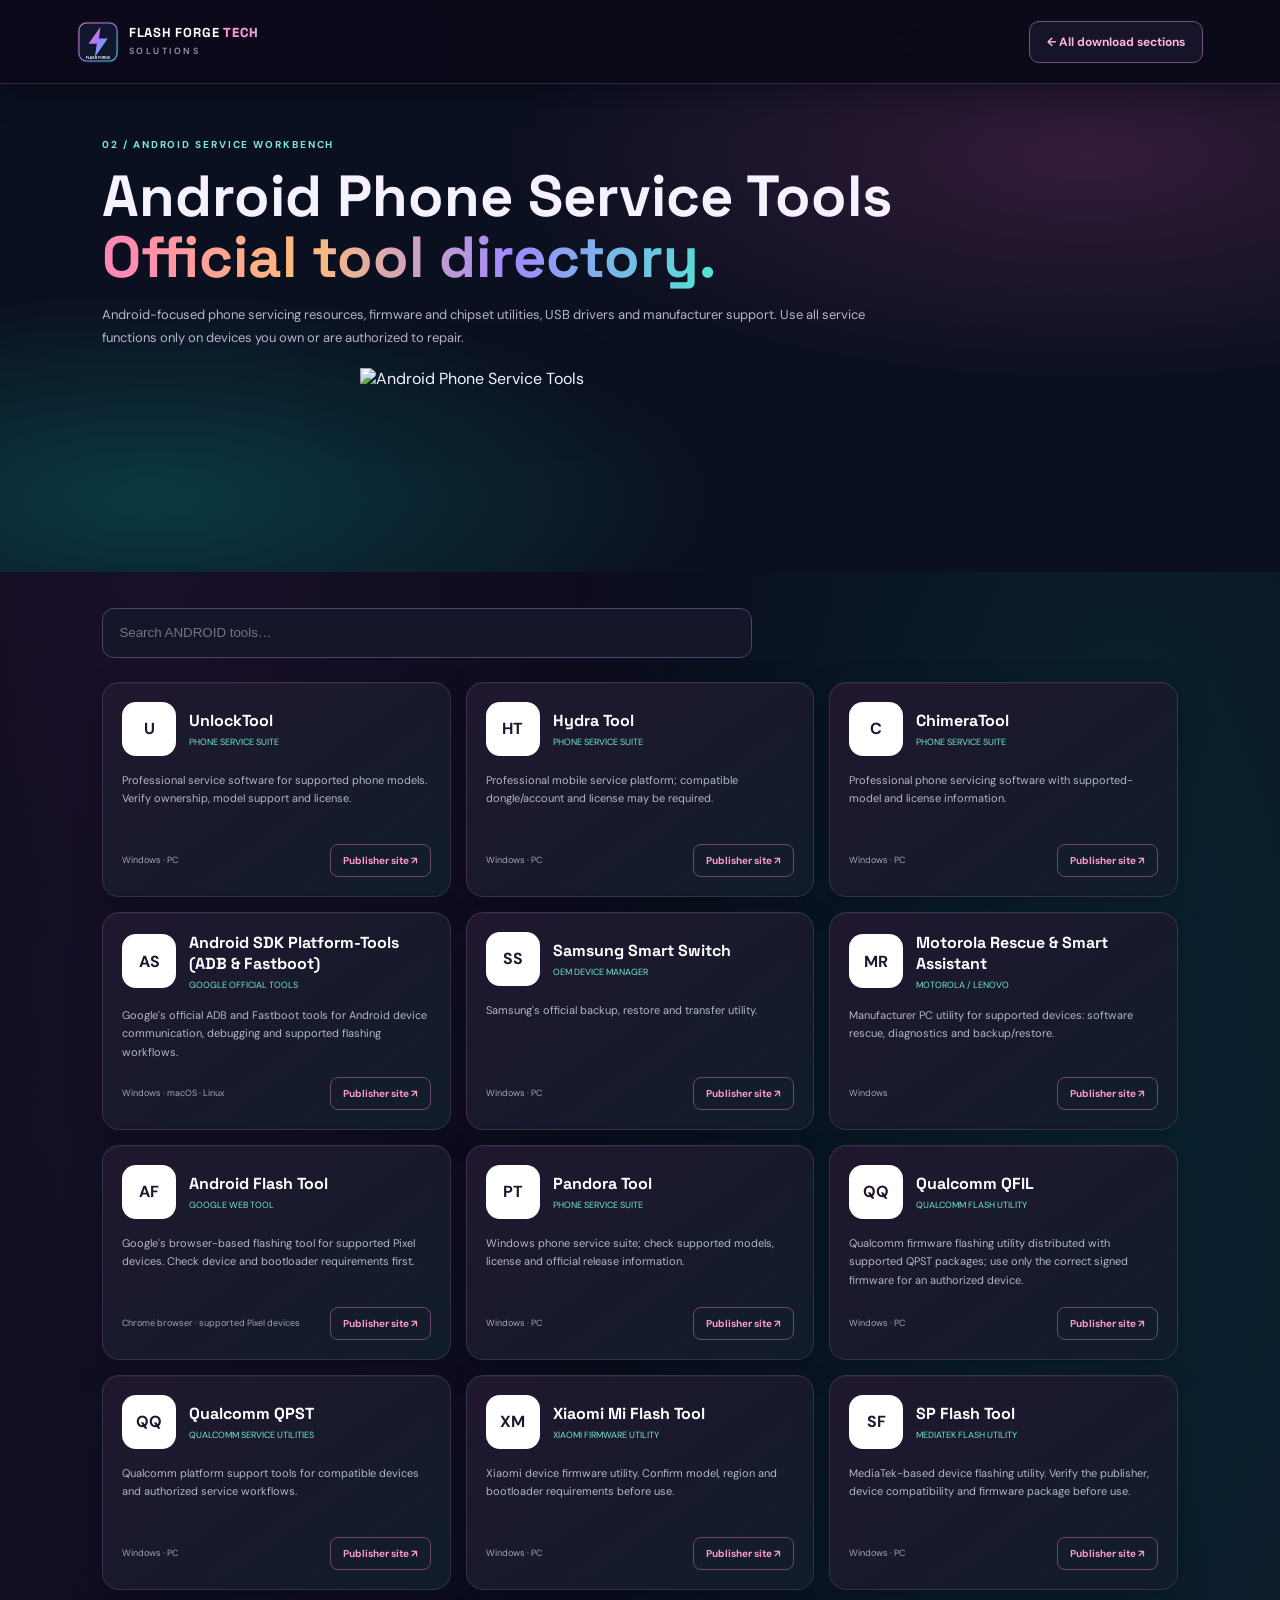
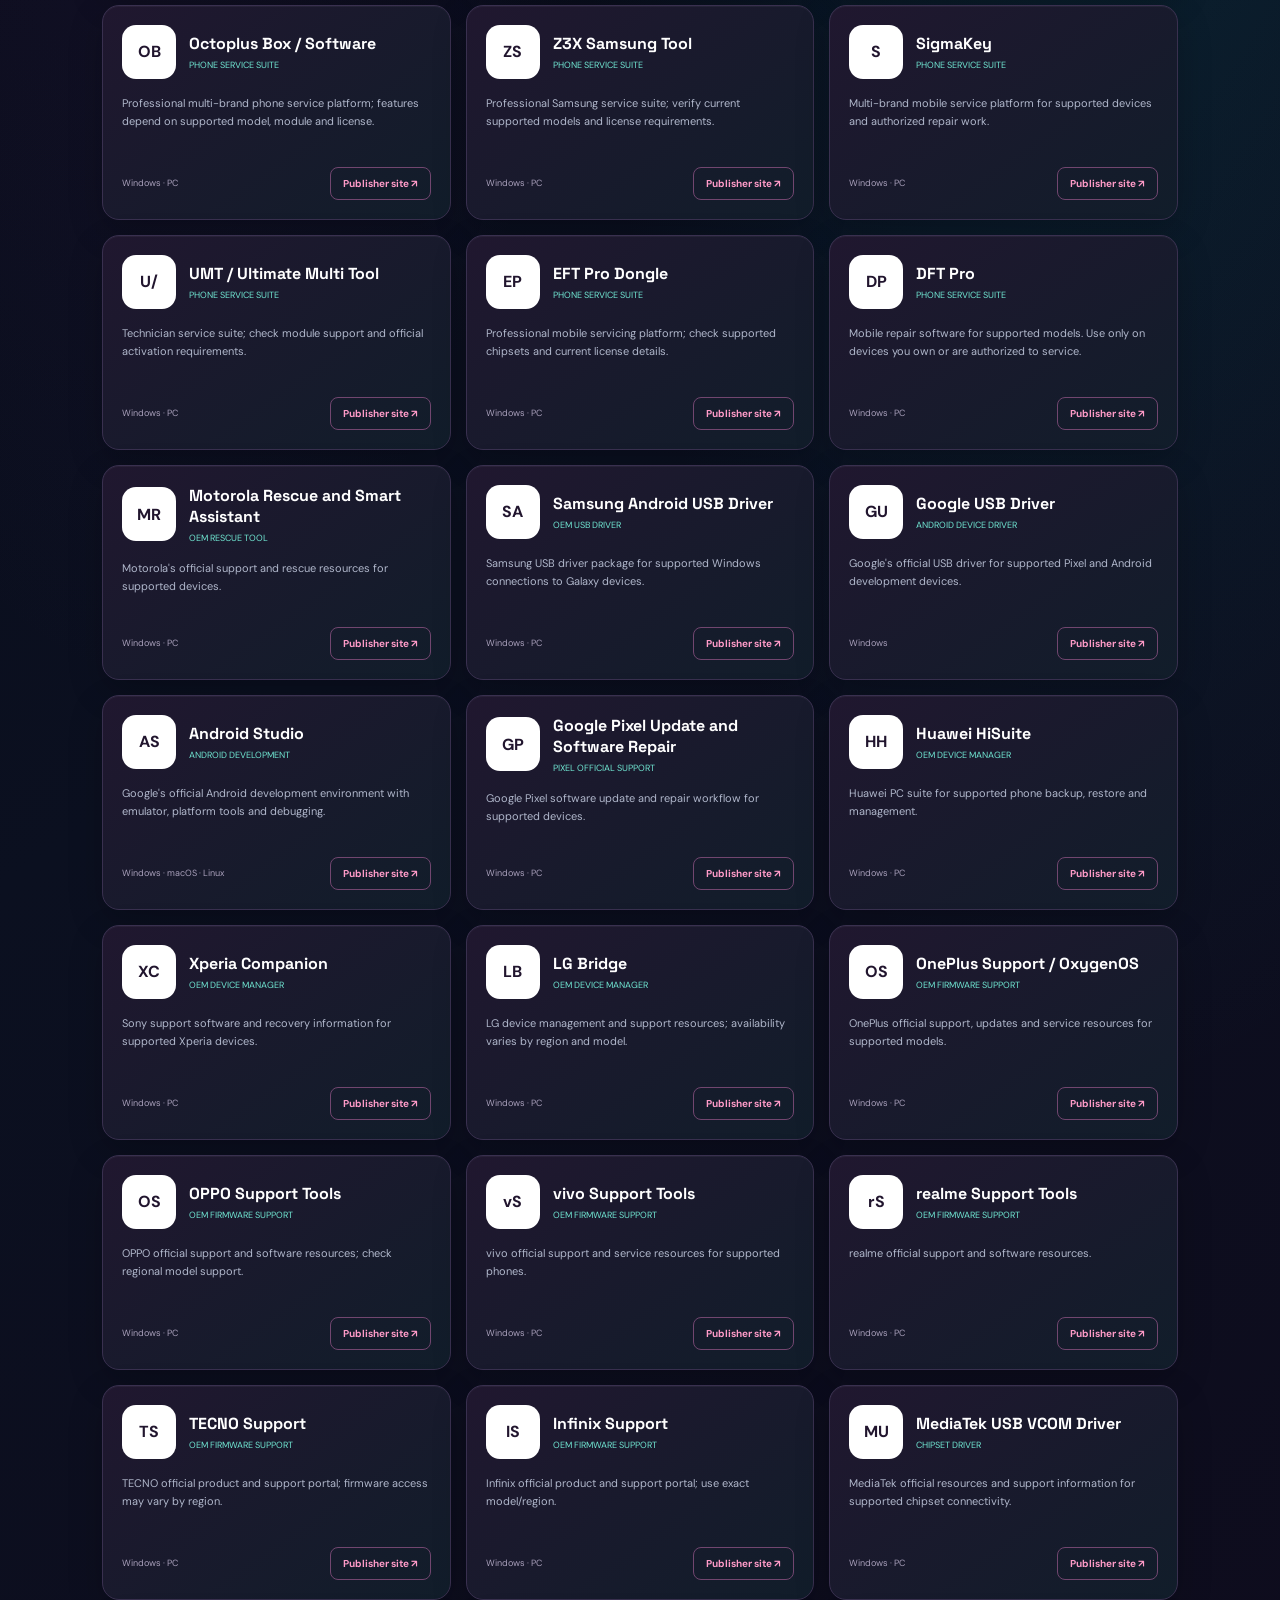
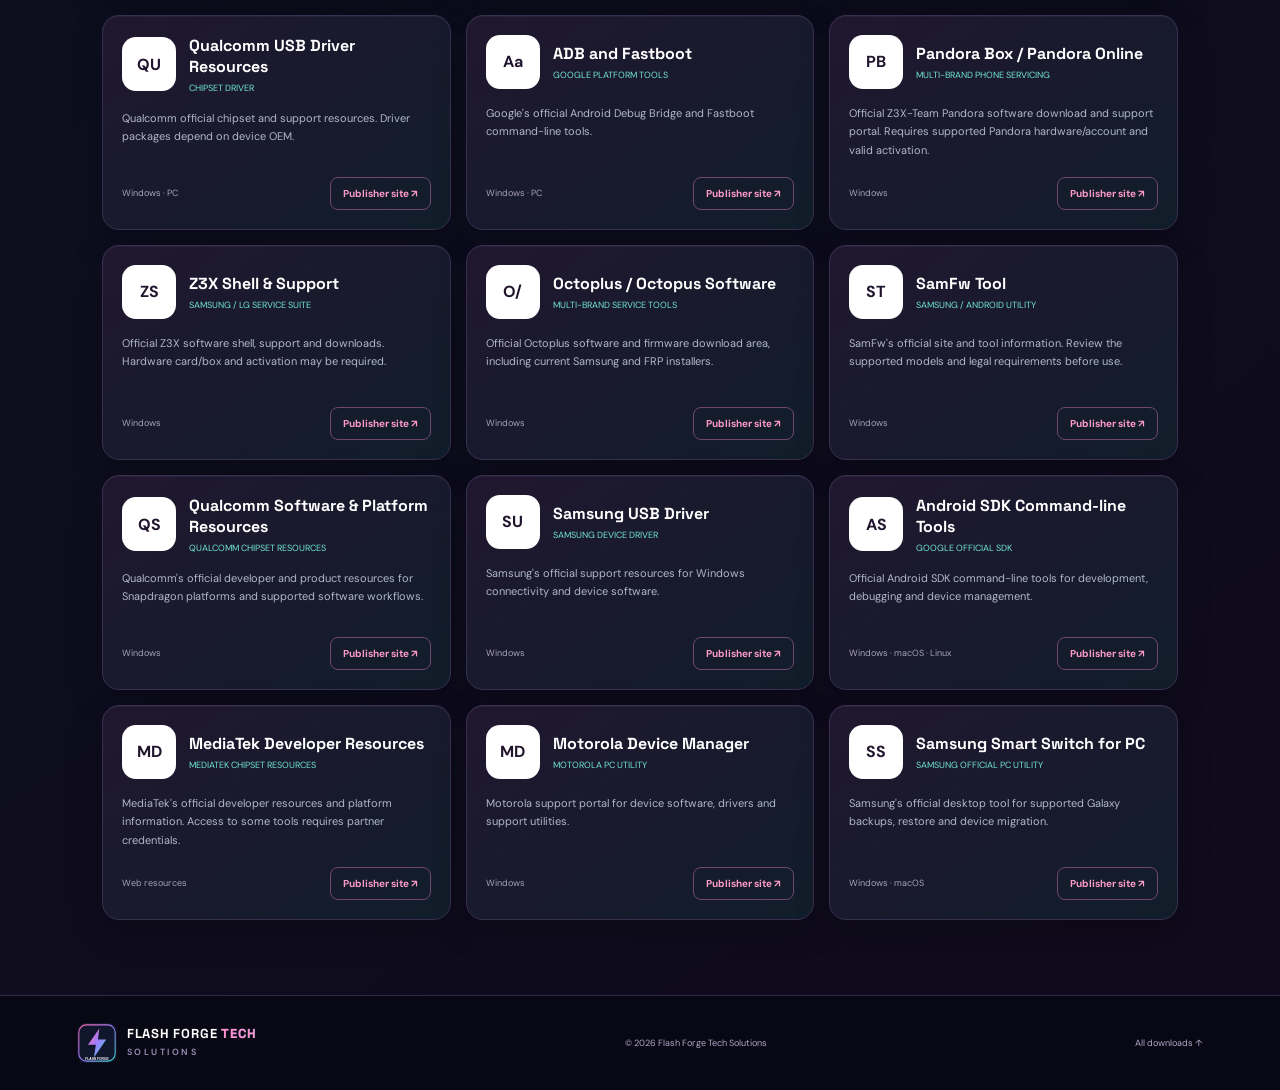
==== commit 35d5750a: "Use real Android smartphone photo on Android tools page" ====
--- a/android-tools.html
+++ b/android-tools.html
@@ -1 +1 @@
-<!doctype html><html lang="en"><head><meta charset="utf-8"><meta name="viewport" content="width=device-width,initial-scale=1"><meta name="theme-color" content="#090817"><title>Android Phone Service Tools | Flash Forge Tech Solutions</title><link rel="icon" href="assets/images/flash-forge-logo.svg" type="image/svg+xml"><link rel="preconnect" href="https://fonts.googleapis.com"><link rel="preconnect" href="https://fonts.gstatic.com" crossorigin><link href="https://fonts.googleapis.com/css2?family=DM+Sans:wght@400;500;600;700&family=Space+Grotesk:wght@500;600;700&display=swap" rel="stylesheet"><link rel="stylesheet" href="assets/css/style.css"><style>.tool-hero{padding:54px clamp(22px,8vw,120px);background:radial-gradient(ellipse at 85% 15%,#a13c8144,transparent 38%),radial-gradient(ellipse at 12% 85%,#087d7860,transparent 35%),#0b1020}.tool-hero h1{font:700 clamp(36px,5vw,58px)/1.05 'Space Grotesk';margin:15px 0}.tool-hero h1 span{background:linear-gradient(90deg,#ff83b8,#ffbd78,#a18aff,#51e5d2);background-clip:text;color:transparent}.tool-hero p{max-width:780px;color:#b8b2ce;line-height:1.8;font-size:13px}.tool-hero img{display:block;width:100%;height:150px;object-fit:contain;object-position:left center;margin-top:18px;filter:drop-shadow(0 15px 30px #0008)}.tool-library{padding:36px clamp(22px,8vw,120px) 75px}.tool-library .library-search{width:min(100%,650px);height:50px;border:1px solid #51436b;background:#14172a;color:#fff;border-radius:12px;padding:0 16px;margin:0 0 24px;outline:none}.tool-grid{display:grid;grid-template-columns:repeat(3,minmax(0,1fr));gap:15px}.tool-card{border:1px solid #39304f;background:linear-gradient(145deg,#20172f,#111d2a);border-radius:17px;padding:19px;display:flex;flex-direction:column;min-height:215px;box-shadow:inset 0 1px #ffffff0b,0 12px 35px #0003}.tool-card:hover{border-color:#e17abd;box-shadow:0 18px 45px #a84f9a22;transform:translateY(-3px)}.tool-top{display:flex;align-items:center;gap:13px}.tool-logo{width:54px;height:54px;flex:0 0 54px;border-radius:14px;background:#fff;padding:7px;object-fit:contain}.tool-card h3{font:700 16px 'Space Grotesk';margin:0;color:#fff}.tool-type{font-size:9px;color:#70e6d2;margin-top:5px}.tool-card p{font-size:11px;line-height:1.7;color:#b0b7cb;margin:15px 0;min-height:50px}.tool-meta{display:flex;justify-content:space-between;align-items:center;gap:10px;margin-top:auto}.tool-meta small{font-size:9px;color:#a9a0bb}.tool-meta a{font-size:10px;font-weight:700;color:#ff9bc8;border:1px solid #71466f;padding:9px 12px;border-radius:8px;white-space:nowrap}.tool-card[hidden]{display:none!important}.no-tools{color:#b7b2ca;display:none}@media(max-width:900px){.tool-grid{grid-template-columns:repeat(2,minmax(0,1fr))}}@media(max-width:560px){.tool-grid{grid-template-columns:1fr}.tool-hero img{height:115px}.tool-meta{align-items:flex-start;flex-direction:column}}</style></head><body><header class="site-header"><a class="brand" href="index.html"><img src="assets/images/flash-forge-logo.svg" alt="Flash Forge" class="brand-logo"><span>FLASH FORGE <b>TECH</b><small>SOLUTIONS</small></span></a><a class="header-cta" href="downloads.html">← All download sections</a></header><main><section class="tool-hero"><div class="eyebrow">02 / ANDROID SERVICE WORKBENCH</div><h1>Android Phone Service Tools<br><span>Official tool directory.</span></h1><p>Android-focused phone servicing resources, firmware and chipset utilities, USB drivers and manufacturer support. Use all service functions only on devices you own or are authorized to repair.</p><img src="assets/images/category-android.svg" alt="Android Phone Service Tools"></section><section class="tool-library"><input class="library-search" id="tool-search" type="search" placeholder="Search ANDROID tools…"><div class="tool-grid" id="tool-grid"><p>Loading verified tools…</p></div><p class="no-tools" id="no-tools">No matching tools found in this section.</p></section></main><footer><a class="brand footer-brand" href="index.html"><img src="assets/images/flash-forge-logo.svg" alt="Flash Forge" class="brand-logo"><span>FLASH FORGE <b>TECH</b><small>SOLUTIONS</small></span></a><span>© 2026 Flash Forge Tech Solutions</span><a href="downloads.html">All downloads ↑</a></footer><script defer src="assets/js/software-database.js"></script><script>document.addEventListener("DOMContentLoaded",()=>{const items=Array.from(new Map((window.FLASH_FORGE_SOFTWARE||[]).filter(x=>x.category==="android").map(x=>[String(x.name||"").toLowerCase(),x])).values());const grid=document.getElementById("tool-grid"),search=document.getElementById("tool-search"),empty=document.getElementById("no-tools");const esc=s=>String(s??"").replace(/[&<>"']/g,c=>({"&":"&amp;","<":"&lt;",">":"&gt;",'"':"&quot;","'":"&#39;"}[c]));function render(){const q=search.value.trim().toLowerCase();const shown=items.filter(x=>[x.name,x.type,x.platform,x.description,x.keywords].join(" ").toLowerCase().includes(q));grid.innerHTML=shown.map(x=>{const icon="https://www.google.com/s2/favicons?domain="+encodeURIComponent(x.domain)+"&sz=128";const initials=x.name.split(/\s+/).map(w=>w[0]).slice(0,2).join("");return '<article class="tool-card"><div class="tool-top"><img class="tool-logo" src="'+esc(icon)+'" alt="'+esc(x.name)+' logo" loading="lazy" onerror="this.outerHTML=\'<div class=&quot;tool-logo&quot; style=&quot;display:grid;place-items:center;color:#21152e;font-weight:700&quot;>'+esc(initials)+'</div>\'"><div><h3>'+esc(x.name)+'</h3><div class="tool-type">'+esc(x.type)+'</div></div></div><p>'+esc(x.description)+'</p><div class="tool-meta"><small>'+esc(x.platform)+'</small><a href="'+esc(x.url)+'" target="_blank" rel="noopener noreferrer">Publisher site ↗</a></div></article>';}).join("");empty.style.display=shown.length?"none":"block";}search.addEventListener("input",render);render();});</script></body></html>+<!doctype html><html lang="en"><head><meta charset="utf-8"><meta name="viewport" content="width=device-width,initial-scale=1"><meta name="theme-color" content="#090817"><title>Android Phone Service Tools | Flash Forge Tech Solutions</title><link rel="icon" href="assets/images/flash-forge-logo.svg" type="image/svg+xml"><link rel="preconnect" href="https://fonts.googleapis.com"><link rel="preconnect" href="https://fonts.gstatic.com" crossorigin><link href="https://fonts.googleapis.com/css2?family=DM+Sans:wght@400;500;600;700&family=Space+Grotesk:wght@500;600;700&display=swap" rel="stylesheet"><link rel="stylesheet" href="assets/css/style.css"><style>.tool-hero{padding:54px clamp(22px,8vw,120px);background:radial-gradient(ellipse at 85% 15%,#a13c8144,transparent 38%),radial-gradient(ellipse at 12% 85%,#087d7860,transparent 35%),#0b1020}.tool-hero h1{font:700 clamp(36px,5vw,58px)/1.05 'Space Grotesk';margin:15px 0}.tool-hero h1 span{background:linear-gradient(90deg,#ff83b8,#ffbd78,#a18aff,#51e5d2);background-clip:text;color:transparent}.tool-hero p{max-width:780px;color:#b8b2ce;line-height:1.8;font-size:13px}.tool-hero img{display:block;width:100%;height:150px;object-fit:contain;object-position:left center;margin-top:18px;filter:drop-shadow(0 15px 30px #0008)}.tool-library{padding:36px clamp(22px,8vw,120px) 75px}.tool-library .library-search{width:min(100%,650px);height:50px;border:1px solid #51436b;background:#14172a;color:#fff;border-radius:12px;padding:0 16px;margin:0 0 24px;outline:none}.tool-grid{display:grid;grid-template-columns:repeat(3,minmax(0,1fr));gap:15px}.tool-card{border:1px solid #39304f;background:linear-gradient(145deg,#20172f,#111d2a);border-radius:17px;padding:19px;display:flex;flex-direction:column;min-height:215px;box-shadow:inset 0 1px #ffffff0b,0 12px 35px #0003}.tool-card:hover{border-color:#e17abd;box-shadow:0 18px 45px #a84f9a22;transform:translateY(-3px)}.tool-top{display:flex;align-items:center;gap:13px}.tool-logo{width:54px;height:54px;flex:0 0 54px;border-radius:14px;background:#fff;padding:7px;object-fit:contain}.tool-card h3{font:700 16px 'Space Grotesk';margin:0;color:#fff}.tool-type{font-size:9px;color:#70e6d2;margin-top:5px}.tool-card p{font-size:11px;line-height:1.7;color:#b0b7cb;margin:15px 0;min-height:50px}.tool-meta{display:flex;justify-content:space-between;align-items:center;gap:10px;margin-top:auto}.tool-meta small{font-size:9px;color:#a9a0bb}.tool-meta a{font-size:10px;font-weight:700;color:#ff9bc8;border:1px solid #71466f;padding:9px 12px;border-radius:8px;white-space:nowrap}.tool-card[hidden]{display:none!important}.no-tools{color:#b7b2ca;display:none}@media(max-width:900px){.tool-grid{grid-template-columns:repeat(2,minmax(0,1fr))}}@media(max-width:560px){.tool-grid{grid-template-columns:1fr}.tool-hero img{height:115px}.tool-meta{align-items:flex-start;flex-direction:column}}</style></head><body><header class="site-header"><a class="brand" href="index.html"><img src="assets/images/flash-forge-logo.svg" alt="Flash Forge" class="brand-logo"><span>FLASH FORGE <b>TECH</b><small>SOLUTIONS</small></span></a><a class="header-cta" href="downloads.html">← All download sections</a></header><main><section class="tool-hero"><div class="eyebrow">02 / ANDROID SERVICE WORKBENCH</div><h1>Android Phone Service Tools<br><span>Official tool directory.</span></h1><p>Android-focused phone servicing resources, firmware and chipset utilities, USB drivers and manufacturer support. Use all service functions only on devices you own or are authorized to repair.</p><img src="https://images.unsplash.com/photo-1598327105666-5b89351aff97?auto=format&fit=crop&w=1200&q=88" alt="Android Phone Service Tools"></section><section class="tool-library"><input class="library-search" id="tool-search" type="search" placeholder="Search ANDROID tools…"><div class="tool-grid" id="tool-grid"><p>Loading verified tools…</p></div><p class="no-tools" id="no-tools">No matching tools found in this section.</p></section></main><footer><a class="brand footer-brand" href="index.html"><img src="assets/images/flash-forge-logo.svg" alt="Flash Forge" class="brand-logo"><span>FLASH FORGE <b>TECH</b><small>SOLUTIONS</small></span></a><span>© 2026 Flash Forge Tech Solutions</span><a href="downloads.html">All downloads ↑</a></footer><script defer src="assets/js/software-database.js"></script><script>document.addEventListener("DOMContentLoaded",()=>{const items=Array.from(new Map((window.FLASH_FORGE_SOFTWARE||[]).filter(x=>x.category==="android").map(x=>[String(x.name||"").toLowerCase(),x])).values());const grid=document.getElementById("tool-grid"),search=document.getElementById("tool-search"),empty=document.getElementById("no-tools");const esc=s=>String(s??"").replace(/[&<>"']/g,c=>({"&":"&amp;","<":"&lt;",">":"&gt;",'"':"&quot;","'":"&#39;"}[c]));function render(){const q=search.value.trim().toLowerCase();const shown=items.filter(x=>[x.name,x.type,x.platform,x.description,x.keywords].join(" ").toLowerCase().includes(q));grid.innerHTML=shown.map(x=>{const icon="https://www.google.com/s2/favicons?domain="+encodeURIComponent(x.domain)+"&sz=128";const initials=x.name.split(/\s+/).map(w=>w[0]).slice(0,2).join("");return '<article class="tool-card"><div class="tool-top"><img class="tool-logo" src="'+esc(icon)+'" alt="'+esc(x.name)+' logo" loading="lazy" onerror="this.outerHTML=\'<div class=&quot;tool-logo&quot; style=&quot;display:grid;place-items:center;color:#21152e;font-weight:700&quot;>'+esc(initials)+'</div>\'"><div><h3>'+esc(x.name)+'</h3><div class="tool-type">'+esc(x.type)+'</div></div></div><p>'+esc(x.description)+'</p><div class="tool-meta"><small>'+esc(x.platform)+'</small><a href="'+esc(x.url)+'" target="_blank" rel="noopener noreferrer">Publisher site ↗</a></div></article>';}).join("");empty.style.display=shown.length?"none":"block";}search.addEventListener("input",render);render();});</script></body></html>
--- a/assets/css/style.css
+++ b/assets/css/style.css
@@ -169,3 +169,52 @@
 .device-card{box-shadow:inset 0 1px #ffffff0b,0 10px 28px #0003}
 .device-image{height:164px}
 @media(max-width:650px){.brand-logo{width:135px;max-height:46px}.footer-brand .brand-logo{width:130px}.device-image{height:130px}}
+
+/* Header mark is a compact square brand icon; keep its wordmark beside it */
+.brand-logo{width:48px!important;height:48px!important;max-height:48px;object-fit:contain;flex:0 0 48px}
+.footer-brand .brand-logo{width:42px!important;height:42px!important;flex-basis:42px}
+.brand{gap:10px}
+@media(max-width:650px){.brand-logo{width:44px!important;height:44px!important;flex-basis:44px}.footer-brand .brand-logo{width:40px!important;height:40px!important;flex-basis:40px}}
+
+
+/* FLASH FORGE premium dark neon repair pass */
+:root{--ink:#f5f1ff;--muted:#b7b2ca;--blue:#b28cff;--cyan:#5de8dc;--violet:#b56bff;--line:#3a3154;--paper:#090817;--white:#111326;--shadow:0 24px 70px #0008}
+html{background:#080714;color-scheme:dark}body{background:radial-gradient(ellipse at 12% 8%,#642c8030,transparent 35%),radial-gradient(ellipse at 88% 24%,#087e8430,transparent 36%),linear-gradient(145deg,#080714,#0b1020 48%,#100a1c);color:#f5f1ff}
+.site-header{background:#0b0a19ef;border-color:#322747;box-shadow:0 8px 34px #0005}
+.brand{color:#fff}.brand b{color:#ff91cf}.brand small{color:#9c91b9}
+.brand-logo{width:42px!important;height:42px!important;max-height:42px;flex:0 0 42px}.footer-brand .brand-logo{width:40px!important;height:40px!important;flex-basis:40px}
+.header-cta{background:#171328;color:#ffb4dd;border-color:#765080}.nav-links{color:#c4bdd8}
+.hero{background:radial-gradient(ellipse at 78% 38%,#7535a33b,transparent 42%),radial-gradient(ellipse at 15% 90%,#087e8430,transparent 36%),linear-gradient(120deg,#0b0a19,#101126 58%,#151025);color:#fff}
+.eyebrow{color:#79e8df}.hero h1 span{background:linear-gradient(90deg,#ff78bd,#c18bff 48%,#5de8dc);background-clip:text;color:transparent}
+.hero-text,.section-heading p{color:#bbb5d0}.primary{background:linear-gradient(110deg,#a34be5,#ed62ae 55%,#19bcb8);box-shadow:0 12px 34px #bd5bc955}
+.stats{background:linear-gradient(145deg,#17152a,#10182a);border-color:#403453;box-shadow:0 20px 55px #0006}.stats div{border-color:#3c3450}.stats strong{color:#fff}.stats span,.section-index{color:#aaa0c2}
+.section{background:transparent}.section-heading h2,.contact-band h2{color:#fff}
+.search-wrap{background:#15152a;border-color:#45385c;box-shadow:0 10px 35px #0004}.search-wrap input{background:transparent;color:#fff}.search-wrap input::placeholder{color:#958ba9}
+.search-wrap kbd{border-color:#4a3d5d;color:#b5a9c9}.filter-row{color:#b4abc9}
+.brand-strip{display:flex;flex-wrap:wrap;gap:9px;overflow:visible;max-width:100%}
+.brand-chip{background:#17152b;color:#ddd4ef;border-color:#4a3b62}.brand-chip.active,.brand-chip:hover{background:linear-gradient(120deg,#7f3ca7,#bd4f91);border-color:#e17abd;color:#fff;box-shadow:0 0 22px #d65db744}
+.device-card{background:linear-gradient(145deg,#19172c,#101b2b);border-color:#3a3154;color:#fff;box-shadow:inset 0 1px #ffffff0b,0 12px 32px #0005}.device-card:hover{border-color:#d26cba;box-shadow:0 18px 45px #9d4fa533}
+.device-brand{color:#7de7dd}.device-year,.device-card small{color:#b1a7c7}.device-image{height:170px;border-radius:12px;overflow:hidden;background:radial-gradient(ellipse,#33264b,#111625)}.device-image img{width:100%;height:100%;object-fit:contain}
+.solution-section{background:linear-gradient(180deg,#100e20,#0d1322)}.solution-card{background:linear-gradient(145deg,#1a172d,#111b2a);border-color:#403451;color:#fff}.solution-card p{color:#bbb3ce}.solution-card>a{color:#ff9bce}
+.downloads-section{background:linear-gradient(180deg,#0b0a19,#101427)}.download-card{background:linear-gradient(145deg,#1a172d,#101b2a);border-color:#403451;color:#fff}.download-card p{color:#b9b2ca}.download-bottom,.download-symbol{color:#ff9bd0}
+.contact-band{background:linear-gradient(115deg,#42235e,#772e6a 48%,#126c70);box-shadow:0 22px 65px #0007}
+footer{background:#080714;color:#bdb3d0;border-color:#342946}.modal-panel{background:#151327;color:#fff;border-color:#56416b}.modal-panel p,.modal-footnote{color:#b8b0ca}
+.database-note{color:#a99fbd}.software-result .tool-result-icon{color:#ff8ecb}
+@keyframes forgeGlow{0%,100%{filter:drop-shadow(0 0 10px #d65ca955)}50%{filter:drop-shadow(0 0 24px #43ddd088)}}
+.hero-showcase img{animation:forgeGlow 5s ease-in-out infinite}
+.tool-hero img,.library-option img{width:min(100%,560px)!important;height:150px!important;max-height:150px!important;object-fit:contain!important;object-position:center!important;display:block;margin:18px auto 0!important}
+.library-option img{width:100%!important;height:140px!important;margin:0!important}
+@media(max-width:760px){.brand-logo{width:40px!important;height:40px!important;flex-basis:40px}.footer-brand .brand-logo{width:38px!important;height:38px!important;flex-basis:38px}.device-grid{grid-template-columns:repeat(2,minmax(0,1fr))}.brand-strip{gap:7px}.brand-chip{padding:8px 11px}}
+
+
+/* Brand chooser tiles: all brands visible at once, not hidden in a clipped chip strip */
+.brand-directory{display:grid;grid-template-columns:repeat(5,minmax(0,1fr));gap:11px;margin:0 0 26px}
+.brand-tile{display:flex;align-items:center;gap:11px;min-width:0;text-align:left;padding:13px 12px;border:1px solid #443553;border-radius:14px;background:linear-gradient(145deg,#1b172d,#101a29);color:#fff;cursor:pointer;transition:transform .2s,border-color .2s,box-shadow .2s}
+.brand-tile:hover{transform:translateY(-3px);border-color:#d76cbd;box-shadow:0 10px 30px #b94e9d2b}
+.brand-tile-mark{width:38px;height:38px;flex:0 0 38px;border-radius:11px;display:grid;place-items:center;font:700 12px "Space Grotesk";color:#fff;background:linear-gradient(135deg,#7c43bb,#d45b9d 60%,#168e91);box-shadow:0 0 18px #a44a9c55}
+.brand-tile>span:nth-child(2){display:flex;flex-direction:column;min-width:0}
+.brand-tile b{font:700 12px "Space Grotesk";white-space:nowrap;overflow:hidden;text-overflow:ellipsis}
+.brand-tile small{font-size:9px;color:#a99fbd;margin-top:4px}
+.brand-tile i{font-style:normal;color:#73e4da;margin-left:auto}
+@media(max-width:1000px){.brand-directory{grid-template-columns:repeat(4,minmax(0,1fr))}}
+@media(max-width:720px){.brand-directory{grid-template-columns:repeat(2,minmax(0,1fr));gap:8px}.brand-tile{padding:10px 9px}.brand-tile-mark{width:33px;height:33px;flex-basis:33px}}
